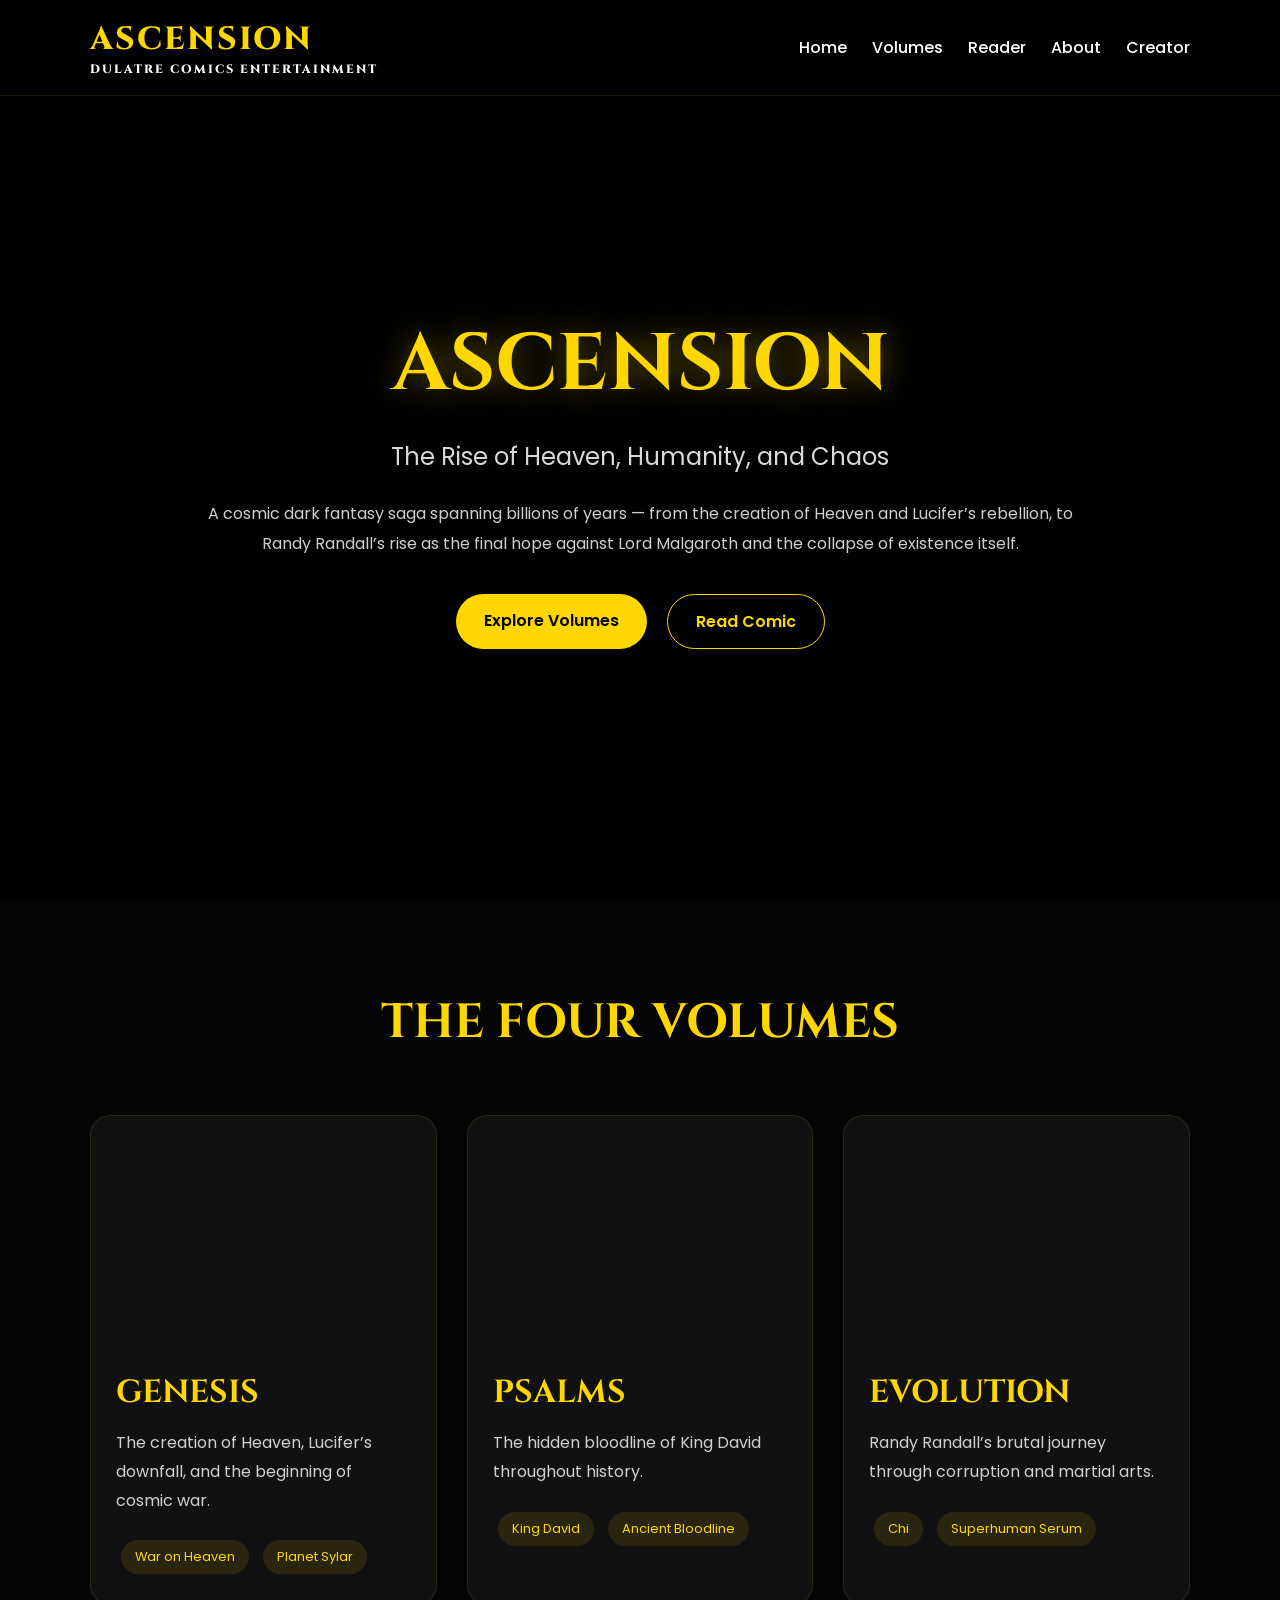
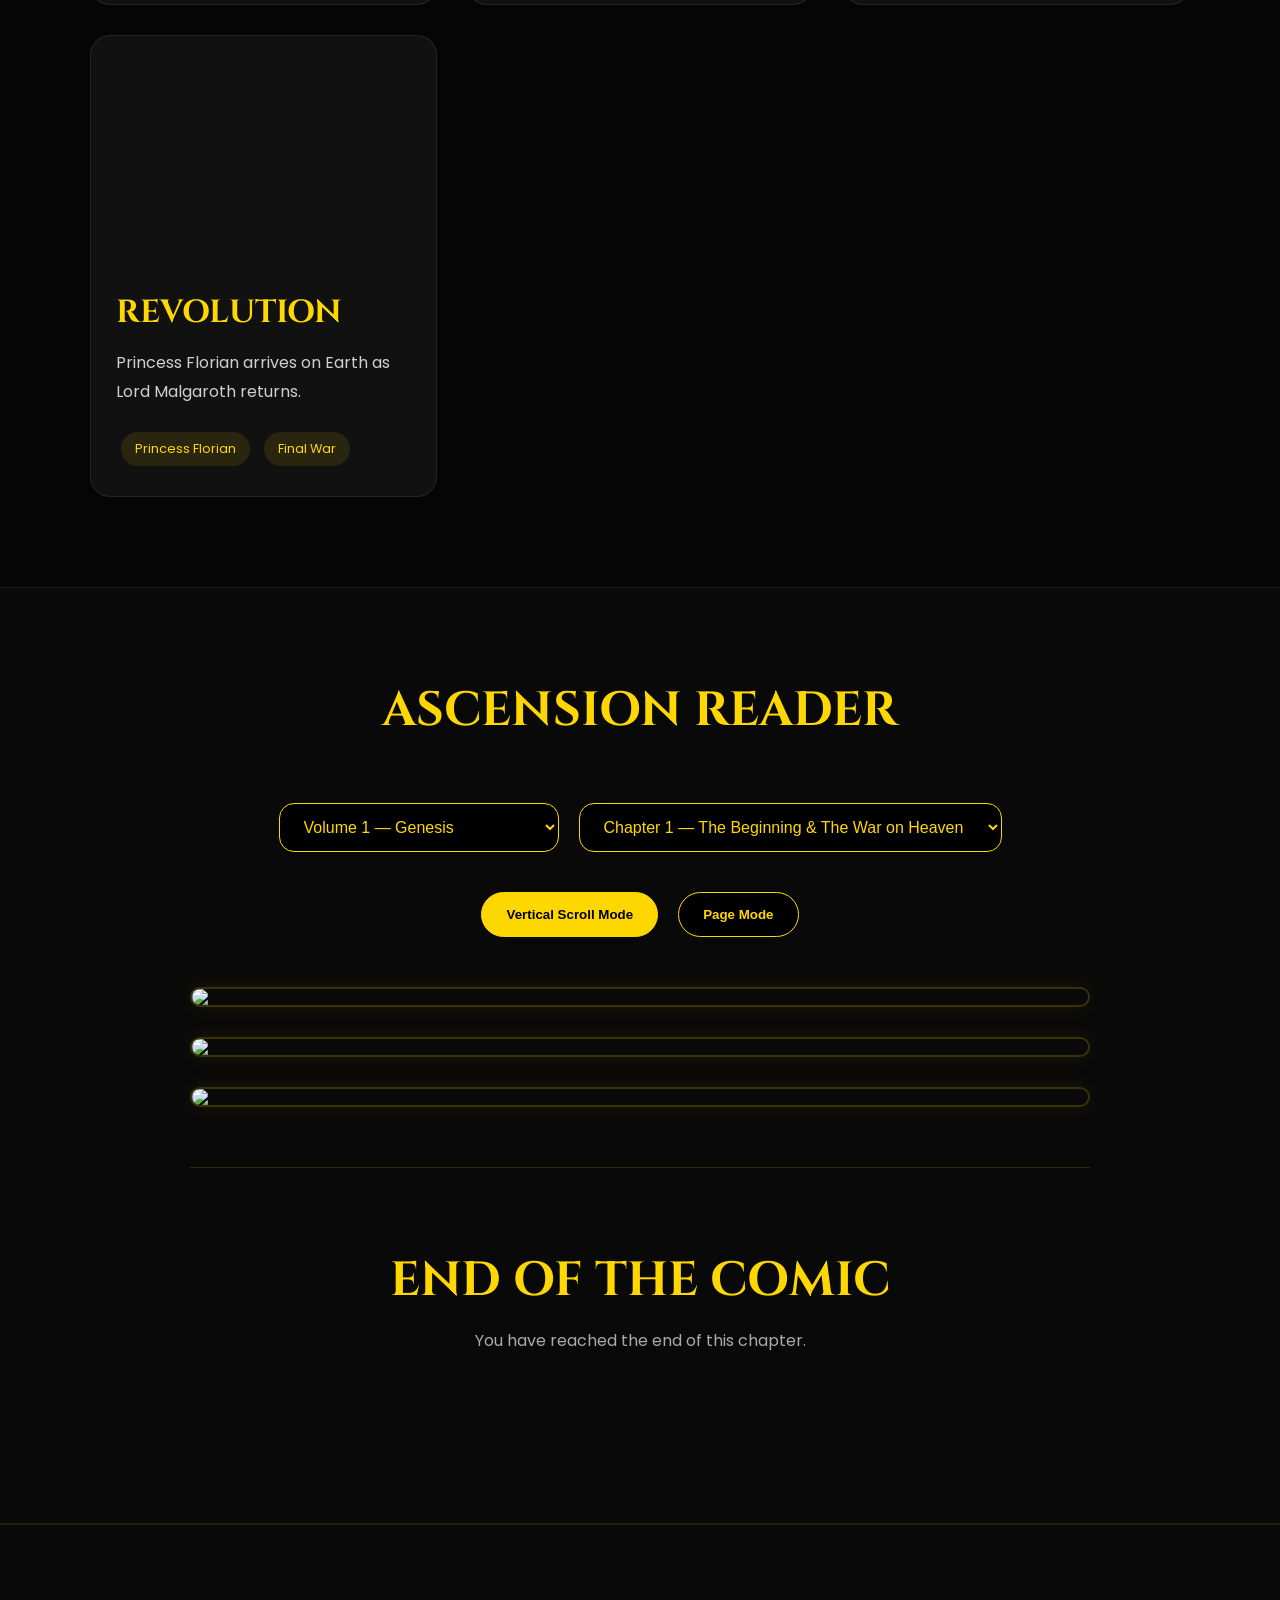
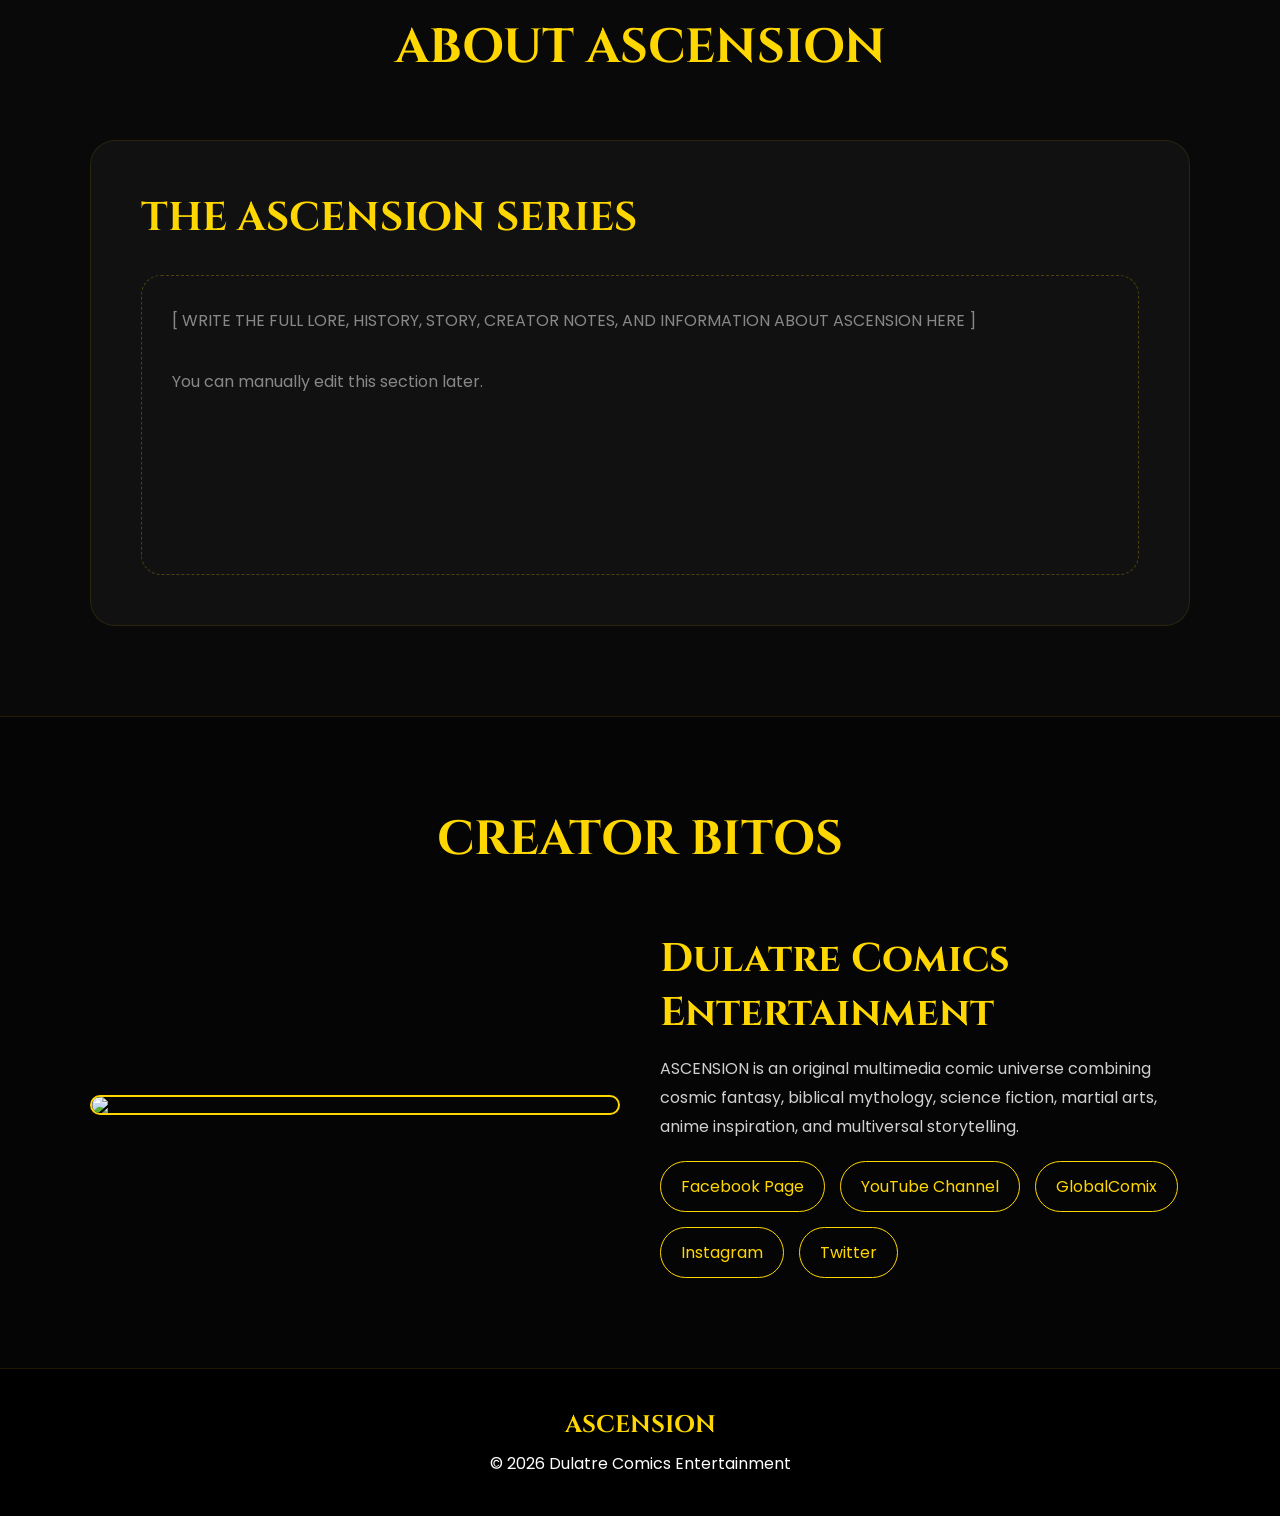
==== main.html @ eb6ed75f "Add files via upload" ====
<!DOCTYPE html>
<html lang="en">
<head>

<meta charset="UTF-8">
<meta name="viewport" content="width=device-width, initial-scale=1.0">

<title>ASCENSION | Dulatre Comics Entertainment</title>

<link rel="preconnect" href="https://fonts.googleapis.com">
<link rel="preconnect" href="https://fonts.gstatic.com" crossorigin>

<link href="https://fonts.googleapis.com/css2?family=Cinzel:wght@400;600;700;800&family=Poppins:wght@300;400;500;600&display=swap" rel="stylesheet">
<link rel="stylesheet" href="UI.css">
<script src="Animation.js" defer></script>
</head>

<body>

<header>

<div class="navbar">

<div class="logo">
ASCENSION
<span>DULATRE COMICS ENTERTAINMENT</span>
</div>

<nav>
<ul>
<li><a href="#home">Home</a></li>
<li><a href="#volumes">Volumes</a></li>
<li><a href="#reader">Reader</a></li>
<li><a href="#about">About</a></li>
<li><a href="#creator">Creator</a></li>
</ul>
</nav>

</div>

</header>

<!-- HERO -->

<section class="hero" id="home">

<div class="hero-content">

<h1>ASCENSION</h1>

<h2>The Rise of Heaven, Humanity, and Chaos</h2>

<p>
A cosmic dark fantasy saga spanning billions of years —
from the creation of Heaven and Lucifer’s rebellion,
to Randy Randall’s rise as the final hope
against Lord Malgaroth and the collapse of existence itself.
</p>

<div class="btn-group">

<a href="#volumes" class="btn btn-primary">Explore Volumes</a>

<a href="#reader" class="btn btn-secondary">Read Comic</a>

</div>

</div>

</section>

<!-- VOLUMES -->

<section id="volumes">

<h2 class="section-title">THE FOUR VOLUMES</h2>

<div class="volumes">

<div class="card">
<div class="card-image genesis"></div>

<div class="card-content">
<h3>GENESIS</h3>

<p>
The creation of Heaven,
Lucifer’s downfall,
and the beginning of cosmic war.
</p>

<span class="tag">War on Heaven</span>
<span class="tag">Planet Sylar</span>

</div>
</div>

<div class="card">
<div class="card-image psalms"></div>

<div class="card-content">
<h3>PSALMS</h3>

<p>
The hidden bloodline of King David
throughout history.
</p>

<span class="tag">King David</span>
<span class="tag">Ancient Bloodline</span>

</div>
</div>

<div class="card">
<div class="card-image evolution"></div>

<div class="card-content">
<h3>EVOLUTION</h3>

<p>
Randy Randall’s brutal journey
through corruption and martial arts.
</p>

<span class="tag">Chi</span>
<span class="tag">Superhuman Serum</span>

</div>
</div>

<div class="card">
<div class="card-image revolution"></div>

<div class="card-content">
<h3>REVOLUTION</h3>

<p>
Princess Florian arrives on Earth
as Lord Malgaroth returns.
</p>

<span class="tag">Princess Florian</span>
<span class="tag">Final War</span>

</div>
</div>

</div>

</section>

<!-- READER -->

<section class="reader-section" id="reader">

<h2 class="section-title">ASCENSION READER</h2>

<div class="reader-controls">

<select id="volumeSelect">

<option value="Genesis">Volume 1 — Genesis</option>
<option value="Psalms">Volume 2 — Psalms</option>
<option value="Evolution">Volume 3 — Evolution</option>
<option value="Revolution">Volume 4 — Revolution</option>

</select>

<select id="chapterSelect">

<option>Chapter 1 — The Beginning & The War on Heaven</option>

</select>

</div>

<div class="mode-buttons">

<button class="mode-btn active" id="verticalBtn">
Vertical Scroll Mode
</button>

<button class="mode-btn" id="pageBtn">
Page Mode
</button>

</div>

<div class="manga-reader" id="mangaReader">

<img class="comic-page" src="https://images.unsplash.com/photo-1516321497487-e288fb19713f?q=80&w=1200&auto=format&fit=crop">

<img class="comic-page" src="https://images.unsplash.com/photo-1500530855697-b586d89ba3ee?q=80&w=1200&auto=format&fit=crop">

<img class="comic-page" src="https://images.unsplash.com/photo-1534447677768-be436bb09401?q=80&w=1200&auto=format&fit=crop">

<div class="end-comic">

<h2>END OF THE COMIC</h2>

<p>
You have reached the end of this chapter.
</p>

</div>

</div>

</section>

<!-- PAGE MODE OVERLAY -->

<div class="page-overlay" id="pageOverlay">

<button class="close-page-mode" onclick="closePageMode()">
✕
</button>

<div class="page-image-wrapper">

<img
id="singlePageView"
class="single-page-view"
src="https://images.unsplash.com/photo-1516321497487-e288fb19713f?q=80&w=1200&auto=format&fit=crop">

</div>

<div class="page-navigation">

<button onclick="previousPage()">
PREVIOUS PAGE
</button>

<button onclick="nextPage()">
NEXT PAGE
</button>

</div>

</div>

<!-- ABOUT -->

<section class="about-section" id="about">

<h2 class="section-title">ABOUT ASCENSION</h2>

<div class="about-box">

<h3>THE ASCENSION SERIES</h3>

<div class="about-placeholder">

[ WRITE THE FULL LORE, HISTORY, STORY, CREATOR NOTES, AND INFORMATION ABOUT ASCENSION HERE ]

<br><br>

You can manually edit this section later.

</div>

</div>

</section>

<!-- ADMIN -->

<section id="adminPanel">

<h2 class="section-title">ADMIN UPLOAD SYSTEM</h2>

<div class="admin-box">

<div class="upload-group">

<h3>UPLOAD SINGLE COMIC IMAGE</h3>

<input type="text" value="ASCENSION" readonly>

<input type="text" placeholder="Volume Number">

<input type="text" placeholder="Chapter Number & Name">

<input type="file" accept=".jpeg,.jpg">

<button onclick="uploadSingleImage()">
UPLOAD IMAGE
</button>

<p class="admin-note">
JPEG ONLY.
Uploads one single comic image
for a specific chapter.
</p>

</div>

<div class="upload-group">

<h4>UPLOAD VOLUME COVER PAGES</h4>

<input type="text" placeholder="Volume Number">

<select>

<option>Main Cover Page</option>
<option>Cover Page 1</option>
<option>Cover Page 2</option>
<option>Cover Page 3</option>

</select>

<input type="file" accept=".png">

<button onclick="uploadCoverPage()">
UPLOAD COVER PAGE
</button>

<p class="admin-note">
PNG ONLY.
Used for cinematic volume covers.
</p>

</div>

<div class="upload-group">

<h4>UPLOAD COMIC PANELS</h4>

<input type="text" placeholder="Volume Number">

<input type="text" placeholder="Chapter Number & Name">

<select>

<option>B6</option>
<option>B5</option>
<option>A5</option>
<option>A4</option>

</select>

<input type="file"
id="panelUpload"
multiple
accept=".png,.jpg,.jpeg">

<button onclick="uploadPanels()">
UPLOAD PANELS
</button>

<p class="admin-note">

Supports:
PNG / JPEG only

<br><br>

Maximum:
20 images per upload batch.

<br><br>

Supported Sizes:
A4, A5, B5, B6

</p>

</div>

</div>

</section>

<!-- CREATOR -->

<section id="creator">

<h2 class="section-title">CREATOR BITOS</h2>

<div class="creator">

<img src="https://images.unsplash.com/photo-1527980965255-d3b416303d12?q=80&w=1200&auto=format&fit=crop">

<div class="creator-info">

<h3>Dulatre Comics Entertainment</h3>

<p>
ASCENSION is an original multimedia comic universe
combining cosmic fantasy,
biblical mythology,
science fiction,
martial arts,
anime inspiration,
and multiversal storytelling.
</p>

<div class="socials">

<a href="https://www.facebook.com/NicoleKim.Bitos">Facebook Page</a>
<a href="https://www.youtube.com/@thebitoschannel">YouTube Channel</a>
<a href="https://globalcomix.com/a/dulatre-comics-entertainment-inc-">GlobalComix</a>
<a href="https://www.instagram.com/dulatrecomics/">Instagram</a>
<a href="">Twitter</a>

</div>

</div>

</div>

</section>

<footer>

<h2>ASCENSION</h2>

<p>
© 2026 Dulatre Comics Entertainment
</p>

</footer>

</body>
</html>
---- UI.css ----
*{
margin:0;
padding:0;
box-sizing:border-box;
scroll-behavior:smooth;
}

body{
font-family:'Poppins',sans-serif;
background:#050505;
color:white;
overflow-x:hidden;
}

/* SCROLLBAR */

body::-webkit-scrollbar{
width:8px;
}

body::-webkit-scrollbar-thumb{
background:gold;
border-radius:10px;
}

/* HEADER */

header{
position:fixed;
top:0;
left:0;
width:100%;
z-index:999;
background:rgba(0,0,0,0.82);
backdrop-filter:blur(10px);
border-bottom:1px solid rgba(255,215,0,0.1);
}

.navbar{
display:flex;
justify-content:space-between;
align-items:center;
padding:18px 7%;
}

.logo{
font-family:'Cinzel',serif;
font-size:2rem;
font-weight:800;
color:gold;
letter-spacing:2px;
}

.logo span{
display:block;
font-size:0.75rem;
color:white;
}

nav ul{
display:flex;
gap:25px;
list-style:none;
}

nav ul li a{
text-decoration:none;
color:white;
transition:0.3s;
font-weight:500;
}

nav ul li a:hover{
color:gold;
}

/* HERO */

.hero{
min-height:100vh;
display:flex;
justify-content:center;
align-items:center;
text-align:center;
padding:120px 7% 60px;

background:
linear-gradient(rgba(0,0,0,0.7),rgba(0,0,0,0.88)),
url('https://images.unsplash.com/photo-1462331940025-496dfbfc7564?q=80&w=1920&auto=format&fit=crop') center/cover no-repeat;
}

.hero-content{
max-width:900px;
}

.hero h1{
font-family:'Cinzel',serif;
font-size:5rem;
color:gold;
margin-bottom:20px;
text-shadow:0 0 30px rgba(255,215,0,0.4);
}

.hero h2{
font-size:1.5rem;
font-weight:400;
margin-bottom:25px;
color:#d9d9d9;
}

.hero p{
line-height:1.9;
color:#cfcfcf;
margin-bottom:35px;
}

.btn-group{
display:flex;
justify-content:center;
gap:20px;
flex-wrap:wrap;
}

.btn{
padding:14px 28px;
border-radius:50px;
text-decoration:none;
font-weight:600;
transition:0.3s;
}

.btn-primary{
background:gold;
color:black;
}

.btn-primary:hover{
transform:translateY(-3px);
box-shadow:0 0 20px rgba(255,215,0,0.4);
}

.btn-secondary{
border:1px solid gold;
color:gold;
}

.btn-secondary:hover{
background:gold;
color:black;
}

/* SECTION */

section{
padding:90px 7%;
}

.section-title{
font-family:'Cinzel',serif;
font-size:3rem;
color:gold;
text-align:center;
margin-bottom:60px;
}

/* VOLUMES */

.volumes{
display:grid;
grid-template-columns:repeat(auto-fit,minmax(280px,1fr));
gap:30px;
}

.card{
background:#111;
border:1px solid rgba(255,215,0,0.1);
border-radius:20px;
overflow:hidden;
transition:0.4s;
}

.card:hover{
transform:translateY(-8px);
border-color:gold;
}

.card-image{
height:230px;
background-size:cover;
background-position:center;
}

.genesis{
background-image:url('https://images.unsplash.com/photo-1534447677768-be436bb09401?q=80&w=1200&auto=format&fit=crop');
}

.psalms{
background-image:url('https://images.unsplash.com/photo-1506744038136-46273834b3fb?q=80&w=1200&auto=format&fit=crop');
}

.evolution{
background-image:url('https://images.unsplash.com/photo-1518770660439-4636190af475?q=80&w=1200&auto=format&fit=crop');
}

.revolution{
background-image:url('https://images.unsplash.com/photo-1500530855697-b586d89ba3ee?q=80&w=1200&auto=format&fit=crop');
}

.card-content{
padding:25px;
}

.card h3{
font-family:'Cinzel',serif;
color:gold;
font-size:2rem;
margin-bottom:15px;
}

.card p{
line-height:1.8;
color:#d0d0d0;
margin-bottom:20px;
}

.tag{
display:inline-block;
padding:8px 14px;
background:rgba(255,215,0,0.1);
border-radius:20px;
color:gold;
font-size:0.8rem;
margin:5px;
}

/* READER */

.reader-section{
background:#090909;
border-top:1px solid rgba(255,215,0,0.1);
border-bottom:1px solid rgba(255,215,0,0.1);
}

.reader-controls{
display:flex;
justify-content:center;
gap:20px;
flex-wrap:wrap;
margin-bottom:40px;
}

.reader-controls select{
padding:14px 20px;
border-radius:15px;
background:black;
color:gold;
border:1px solid gold;
font-size:1rem;
min-width:280px;
}

.mode-buttons{
display:flex;
justify-content:center;
gap:20px;
margin-bottom:50px;
}

.mode-btn{
padding:14px 24px;
border-radius:40px;
border:none;
cursor:pointer;
font-weight:600;
background:black;
color:gold;
border:1px solid gold;
transition:0.3s;
}

.mode-btn.active{
background:gold;
color:black;
}

/* MANGA READER */

.manga-reader{
max-width:900px;
margin:auto;
display:flex;
flex-direction:column;
gap:30px;
}

.comic-page{
width:100%;
border-radius:18px;
border:2px solid rgba(255,215,0,0.2);
box-shadow:0 0 20px rgba(255,215,0,0.08);
opacity:0;
transform:translateY(50px);
animation:fadePage 0.8s ease forwards;
transition:0.4s;
}

.comic-page:hover{
transform:scale(1.01);
}

@keyframes fadePage{

to{
opacity:1;
transform:translateY(0);
}

}

/* END OF COMIC */

.end-comic{
text-align:center;
padding:80px 20px;
margin-top:30px;
border-top:1px solid rgba(255,215,0,0.15);
}

.end-comic h2{
font-family:'Cinzel',serif;
font-size:3rem;
color:gold;
margin-bottom:15px;
}

.end-comic p{
color:#aaa;
}

/* EMPTY PANELS */

.no-panels{
text-align:center;
padding:120px 20px;
color:#888;
font-size:1.2rem;
border:1px dashed rgba(255,215,0,0.2);
border-radius:20px;
}

/* ABOUT */

.about-section{
background:#090909;
border-top:1px solid rgba(255,215,0,0.1);
border-bottom:1px solid rgba(255,215,0,0.1);
}

.about-box{
max-width:1100px;
margin:auto;
background:#111;
padding:50px;
border-radius:25px;
border:1px solid rgba(255,215,0,0.1);
}

.about-box h3{
font-family:'Cinzel',serif;
font-size:2.5rem;
color:gold;
margin-bottom:30px;
}

.about-placeholder{
min-height:300px;
padding:30px;
border:1px dashed rgba(255,215,0,0.25);
border-radius:20px;
color:#888;
line-height:1.9;
}

/* PAGE MODE EXPANDED */

.page-overlay{
position:fixed;
top:0;
left:0;
width:100%;
height:100%;
background:black;
z-index:99999;
display:none;
justify-content:center;
align-items:center;
flex-direction:column;
padding:30px;
animation:overlayFade 0.4s ease;
}

@keyframes overlayFade{
from{
opacity:0;
}
to{
opacity:1;
}
}

.page-image-wrapper{
width:100%;
max-width:1100px;
overflow:hidden;
position:relative;
}

.single-page-view{
width:100%;
max-height:80vh;
object-fit:contain;
border-radius:20px;
border:2px solid rgba(255,215,0,0.2);
box-shadow:0 0 30px rgba(255,215,0,0.1);
animation:slidePage 0.45s ease;
background:#111;
}

@keyframes slidePage{
from{
opacity:0;
transform:translateX(100px);
}
to{
opacity:1;
transform:translateX(0);
}
}

.close-page-mode{
position:absolute;
top:25px;
right:30px;
width:70px;
height:70px;
border-radius:50%;
border:none;
background:gold;
color:black;
font-size:2rem;
font-weight:800;
cursor:pointer;
z-index:999999;
box-shadow:0 0 20px rgba(255,215,0,0.4);
}

.page-navigation{
position:absolute;
bottom:30px;
left:50%;
transform:translateX(-50%);
display:flex;
gap:20px;
z-index:9999;
}

.page-navigation button{
padding:16px 28px;
border:none;
border-radius:50px;
background:black;
color:gold;
border:1px solid gold;
cursor:pointer;
font-weight:600;
transition:0.3s;
font-size:1rem;
}

.page-navigation button:hover{
background:gold;
color:black;
}

/* ADMIN */

#adminPanel{
display:none;
background:#070707;
}

.admin-box{
max-width:1000px;
margin:auto;
background:#111;
padding:40px;
border-radius:20px;
border:1px solid rgba(255,215,0,0.1);
}

.upload-group{
margin-bottom:50px;
padding-bottom:40px;
border-bottom:1px solid rgba(255,215,0,0.08);
}

.upload-group:last-child{
border-bottom:none;
}

.upload-group h3,
.upload-group h4{
font-family:'Cinzel',serif;
color:gold;
margin-bottom:25px;
font-size:2rem;
}

.admin-box input,
.admin-box select{
width:100%;
padding:14px;
margin-bottom:20px;
border:none;
border-radius:12px;
background:#1b1b1b;
color:white;
}

.admin-box button{
padding:14px 24px;
border:none;
border-radius:30px;
background:gold;
color:black;
font-weight:600;
cursor:pointer;
transition:0.3s;
}

.admin-box button:hover{
transform:translateY(-3px);
}

.admin-note{
margin-top:20px;
color:#999;
line-height:1.8;
}

/* CREATOR */

.creator{
display:grid;
grid-template-columns:repeat(auto-fit,minmax(300px,1fr));
gap:40px;
align-items:center;
}

.creator img{
width:100%;
border-radius:20px;
border:2px solid gold;
}

.creator-info h3{
font-family:'Cinzel',serif;
font-size:2.5rem;
color:gold;
margin-bottom:15px;
}

.creator-info p{
line-height:1.8;
color:#d0d0d0;
margin-bottom:20px;
}

.socials{
display:flex;
gap:15px;
flex-wrap:wrap;
}

.socials a{
padding:12px 20px;
border:1px solid gold;
border-radius:30px;
text-decoration:none;
color:gold;
transition:0.3s;
}

.socials a:hover{
background:gold;
color:black;
}

/* FOOTER */

footer{
text-align:center;
padding:40px 20px;
background:black;
border-top:1px solid rgba(255,215,0,0.1);
}

footer h2{
font-family:'Cinzel',serif;
color:gold;
margin-bottom:10px;
}

/* MOBILE */

@media(max-width:768px){

.hero h1{
font-size:3rem;
}

.hero h2{
font-size:1.1rem;
}

nav ul{
display:none;
}

.section-title{
font-size:2.2rem;
}

.reader-controls{
flex-direction:column;
align-items:center;
}

.reader-controls select{
width:100%;
}

.about-box{
padding:25px;
}

.about-box h3{
font-size:2rem;
}

.end-comic h2{
font-size:2rem;
}

.page-navigation{
flex-direction:column;
bottom:20px;
}

.close-page-mode{
top:15px;
right:15px;
width:60px;
height:60px;
}

}
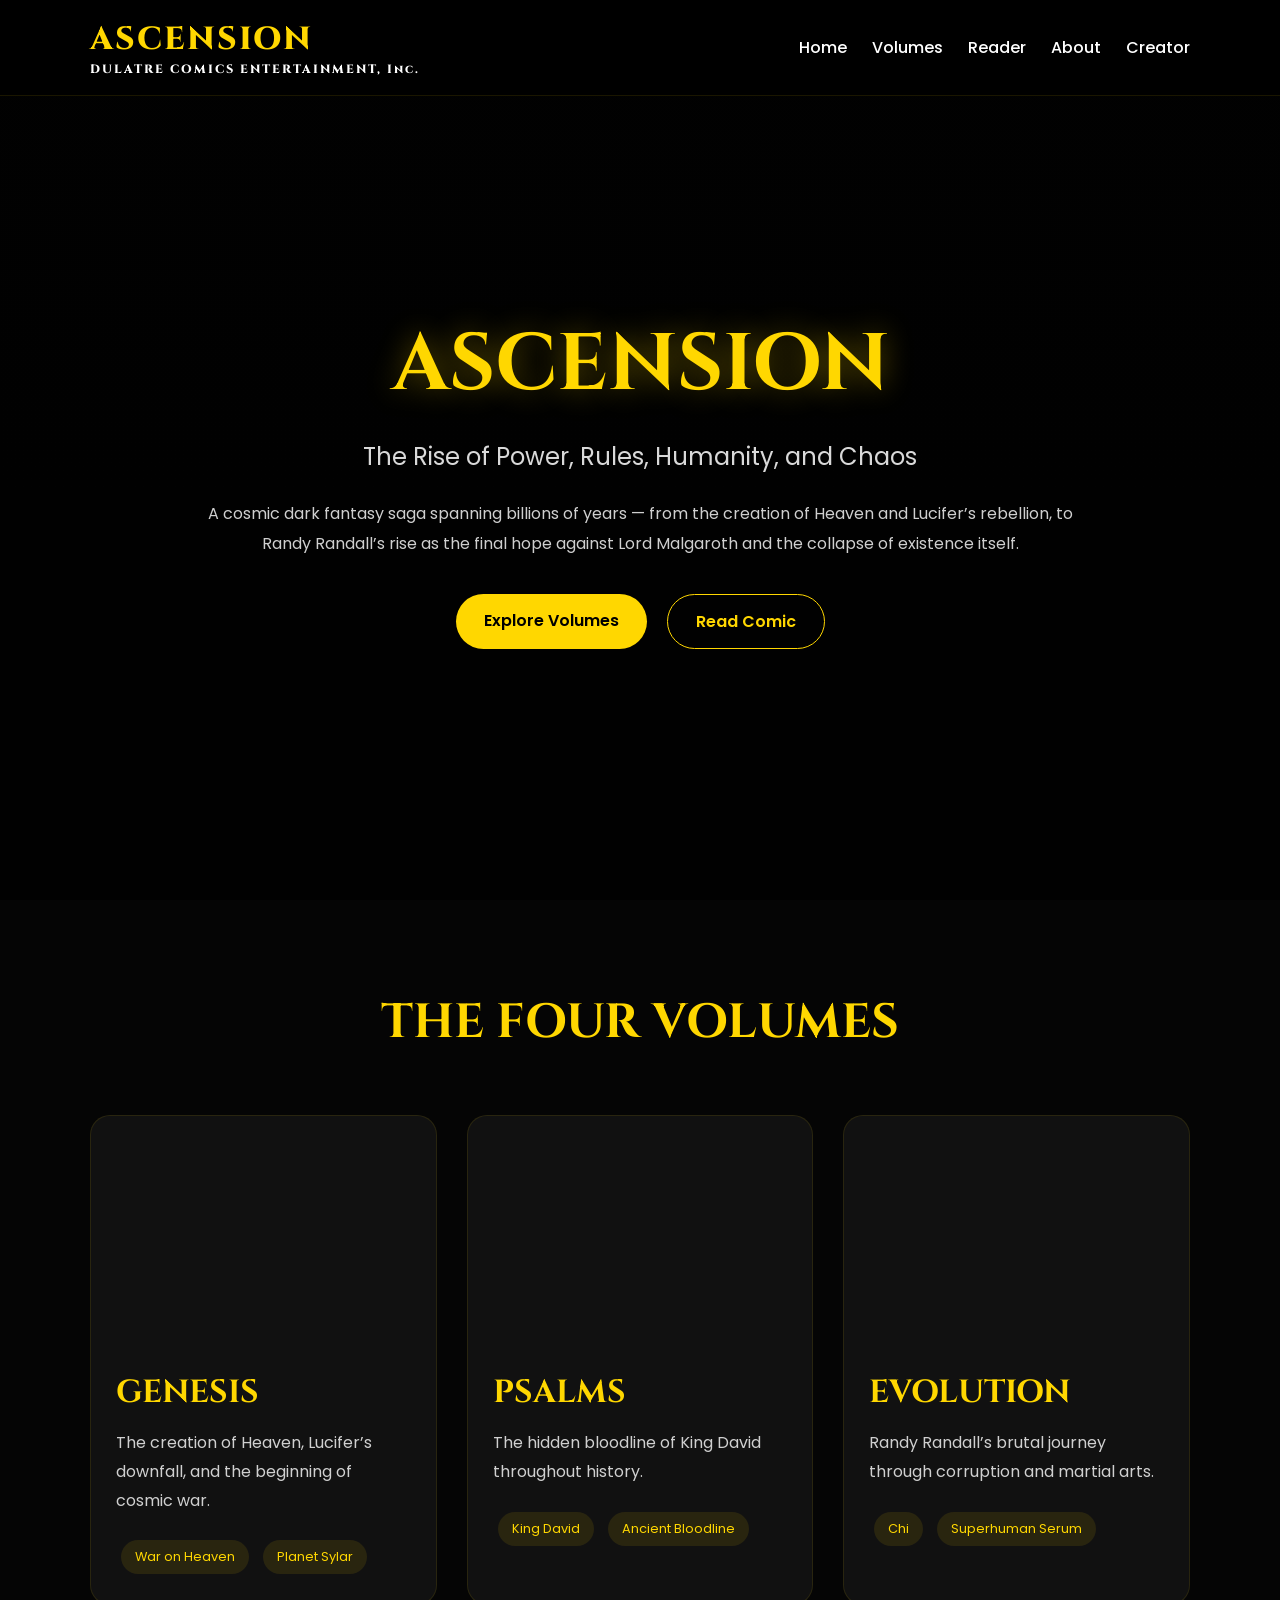
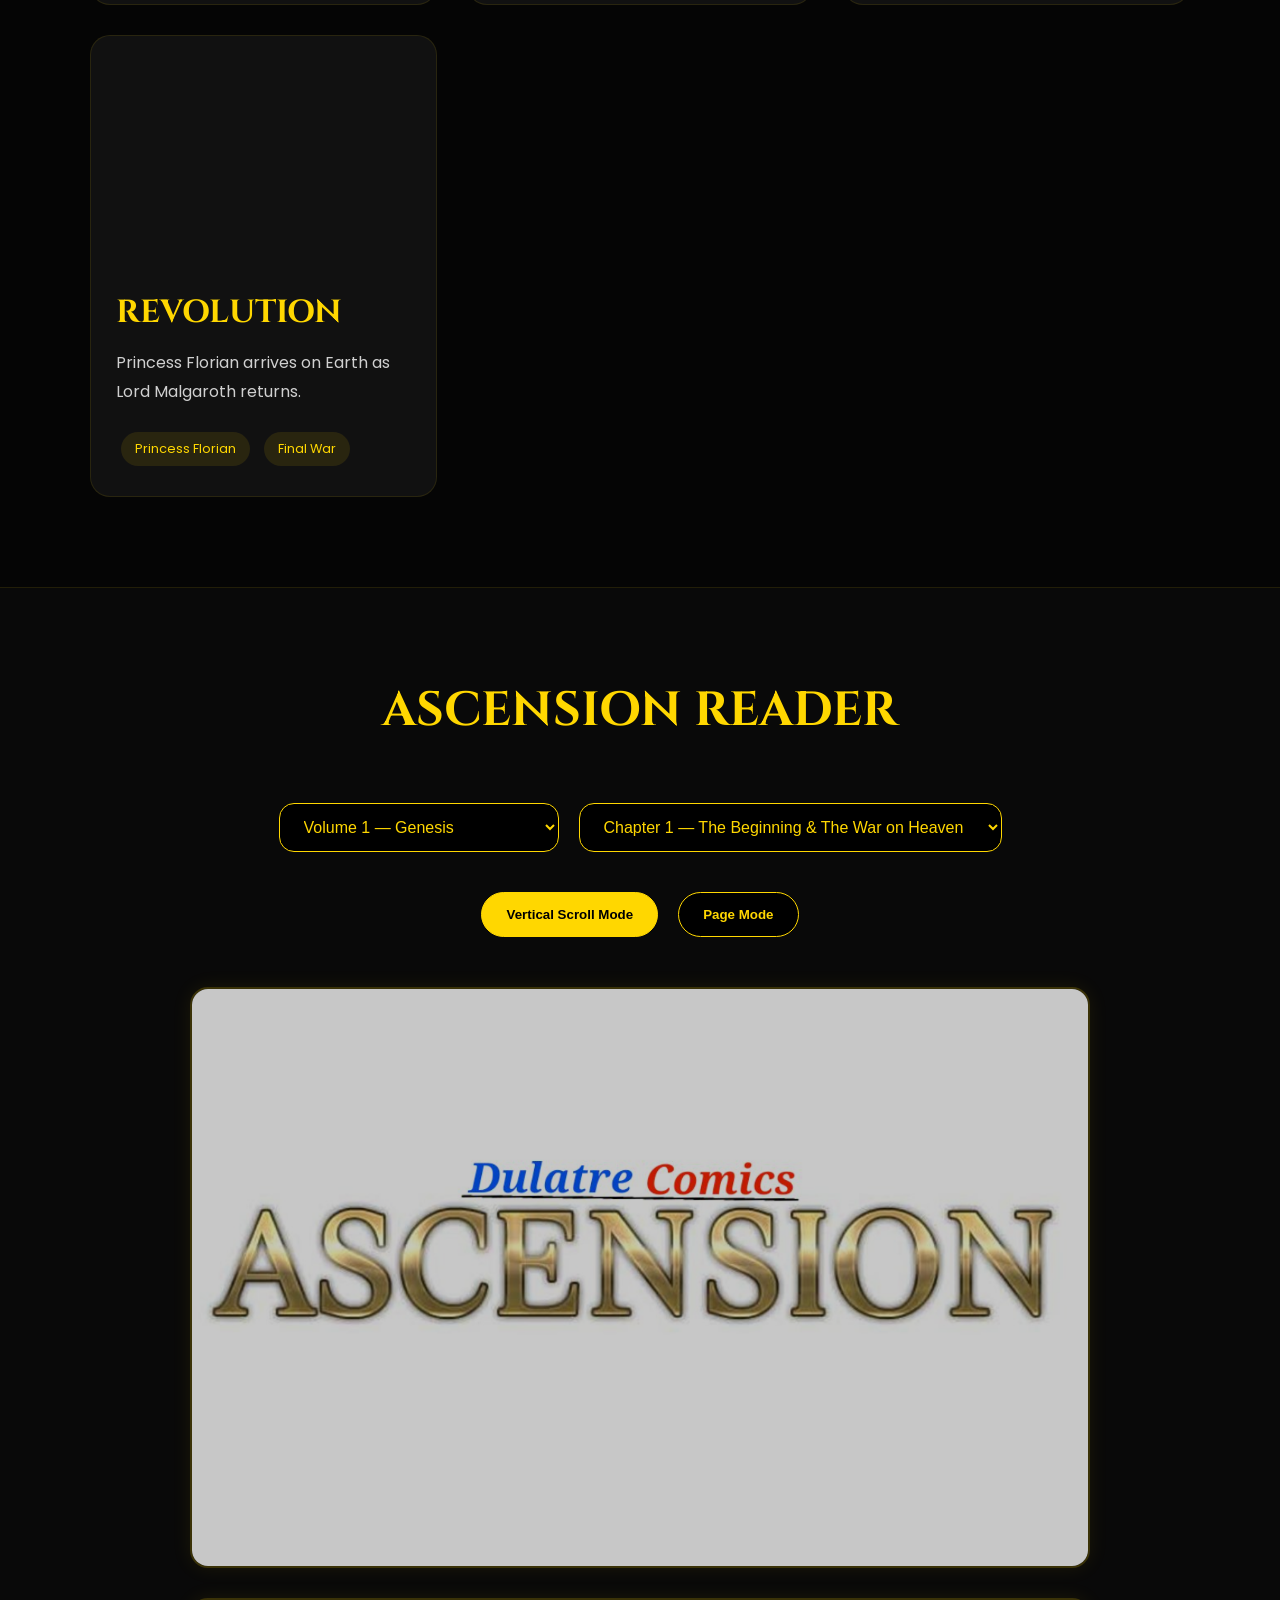
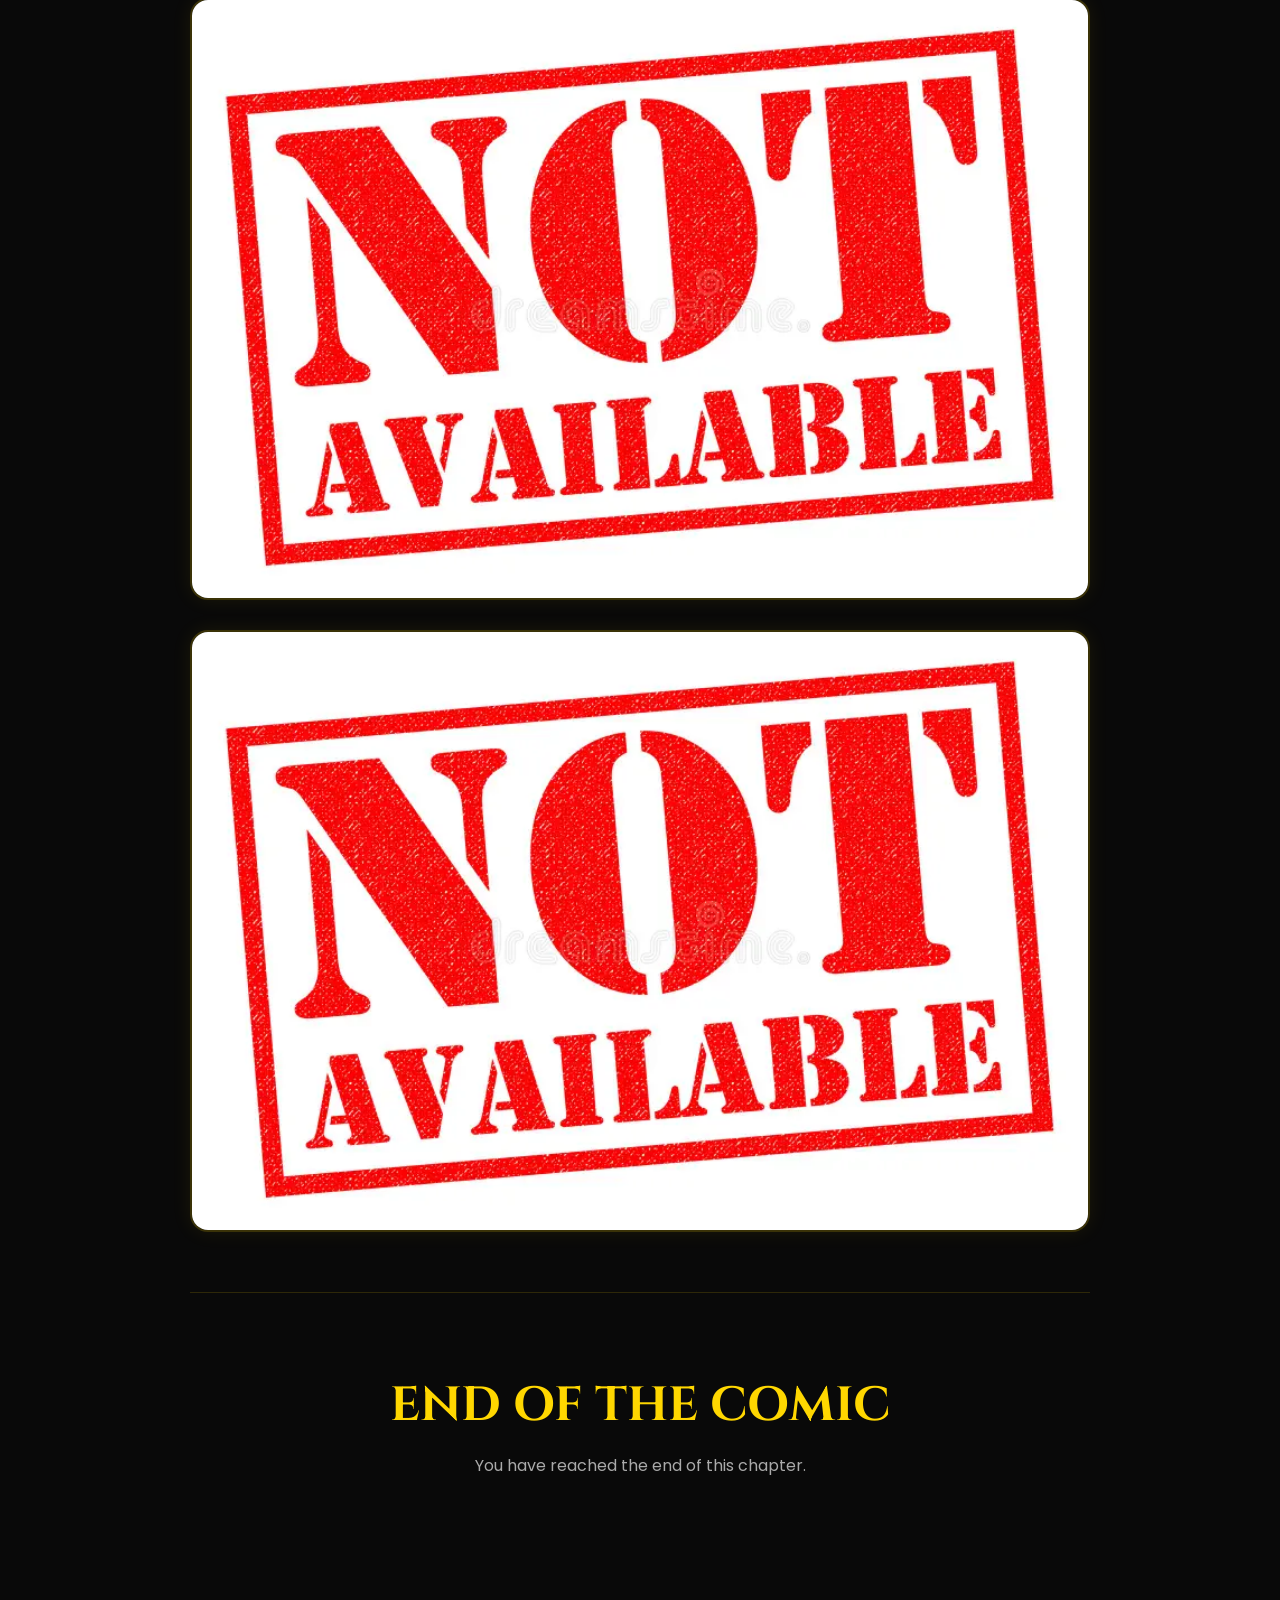
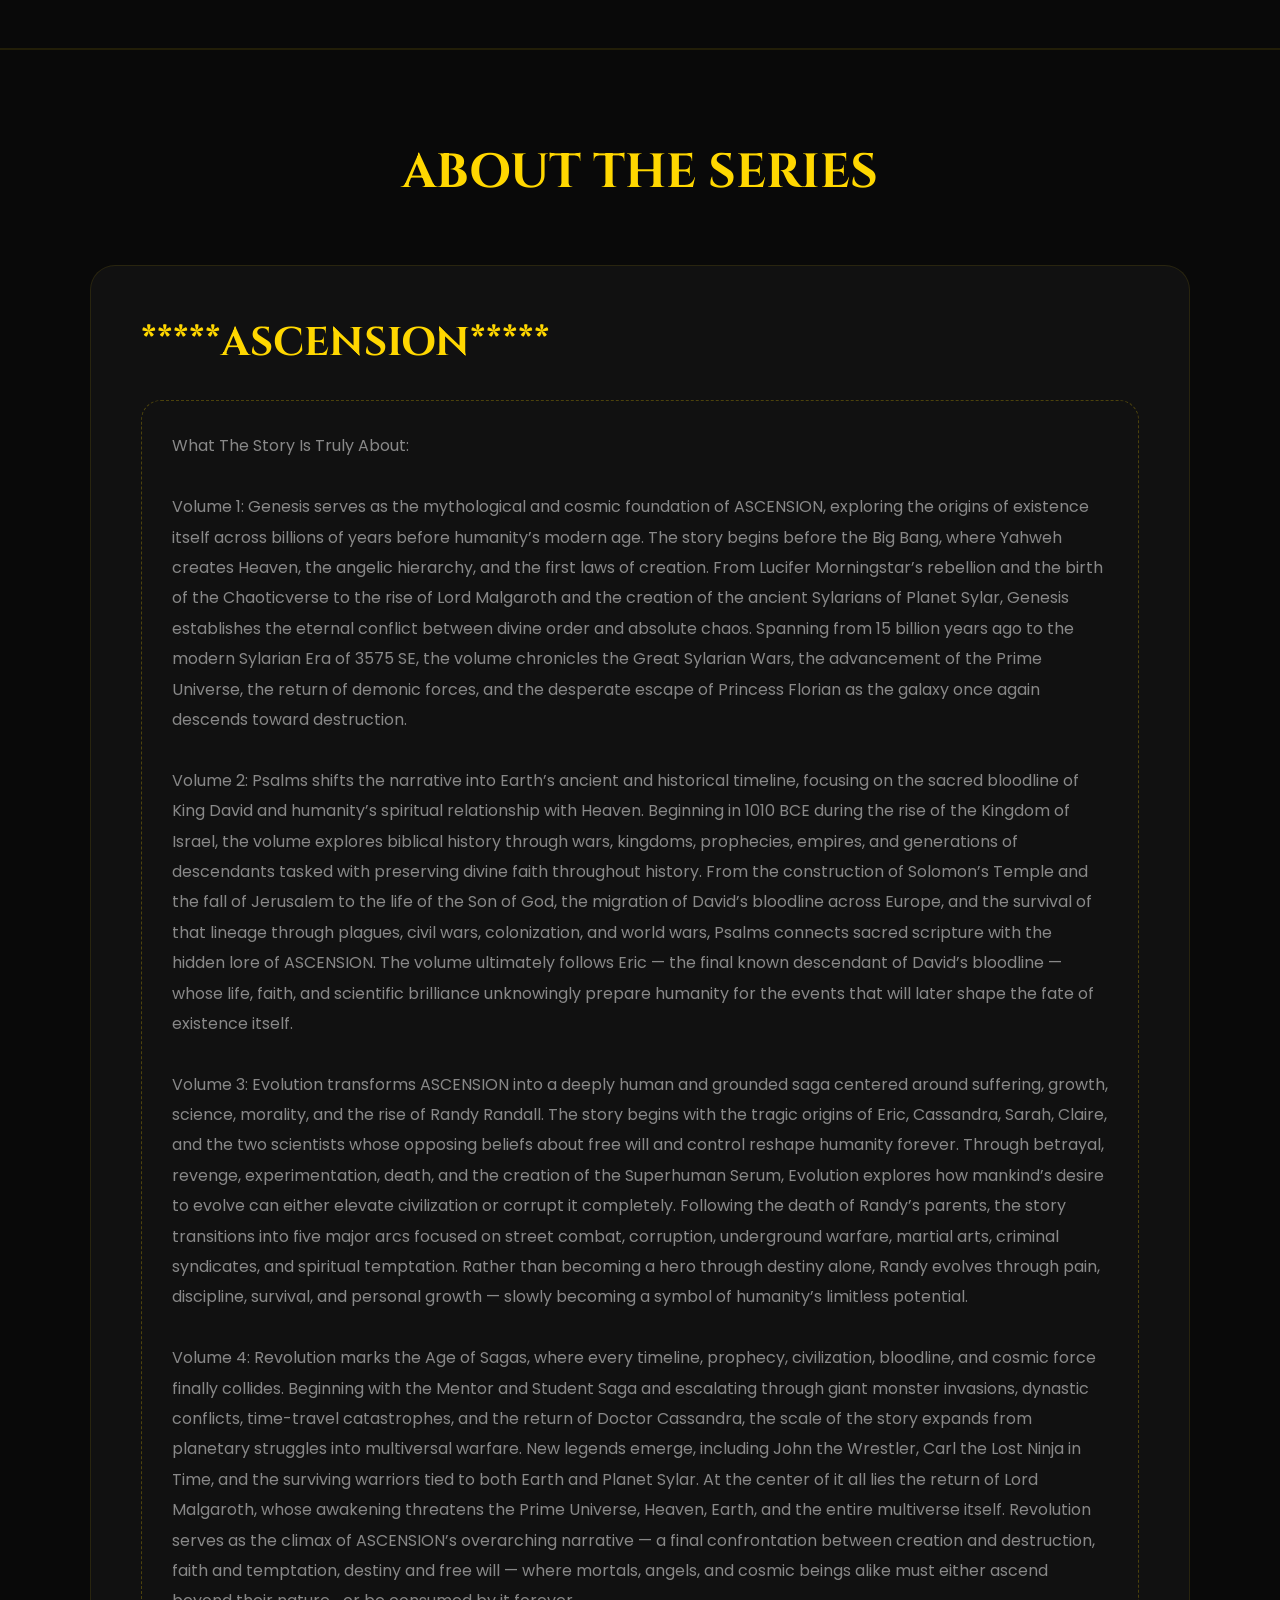
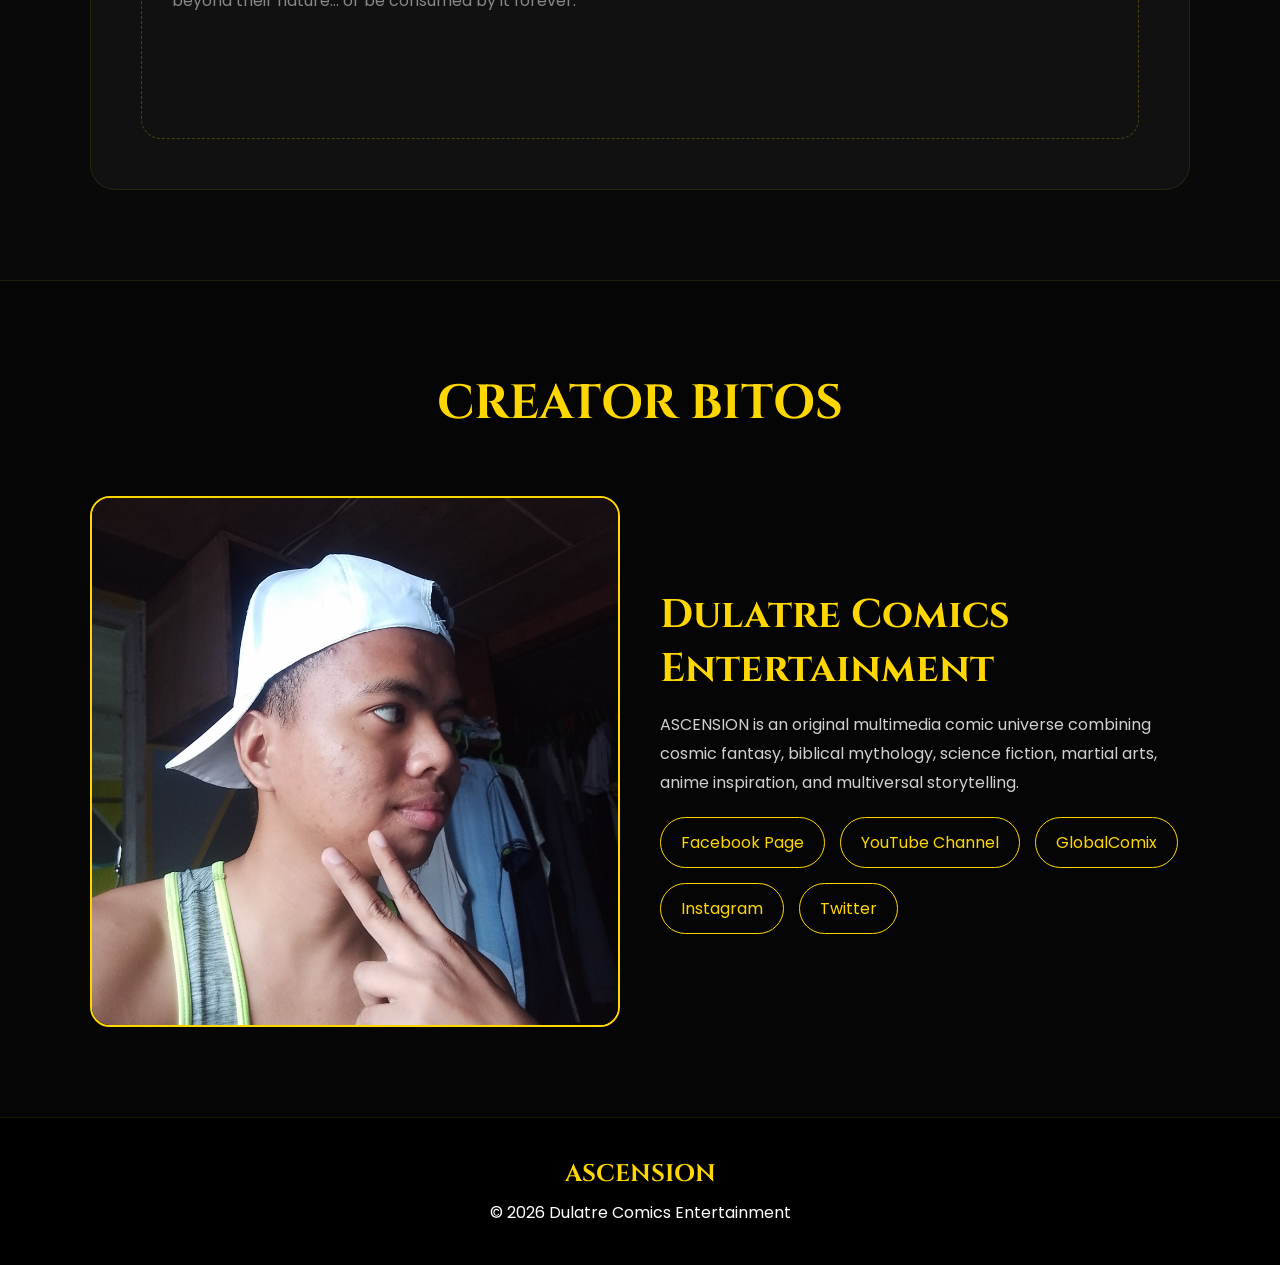
==== commit 4d6c920a: "Add files via upload" ====
--- a/main.html
+++ b/main.html
@@ -11,7 +11,9 @@
 <link rel="preconnect" href="https://fonts.gstatic.com" crossorigin>
 
 <link href="https://fonts.googleapis.com/css2?family=Cinzel:wght@400;600;700;800&family=Poppins:wght@300;400;500;600&display=swap" rel="stylesheet">
+
 <link rel="stylesheet" href="UI.css">
+  
 <script src="Animation.js" defer></script>
 </head>
 
@@ -23,7 +25,7 @@
 
 <div class="logo">
 ASCENSION
-<span>DULATRE COMICS ENTERTAINMENT</span>
+<span>DULATRE COMICS ENTERTAINMENT, Inc.</span>
 </div>
 
 <nav>
@@ -40,7 +42,6 @@
 
 </header>
 
-<!-- HERO -->
 
 <section class="hero" id="home">
 
@@ -48,7 +49,7 @@
 
 <h1>ASCENSION</h1>
 
-<h2>The Rise of Heaven, Humanity, and Chaos</h2>
+<h2>The Rise of Power, Rules, Humanity, and Chaos</h2>
 
 <p>
 A cosmic dark fantasy saga spanning billions of years —
@@ -69,7 +70,6 @@
 
 </section>
 
-<!-- VOLUMES -->
 
 <section id="volumes">
 
@@ -150,7 +150,6 @@
 
 </section>
 
-<!-- READER -->
 
 <section class="reader-section" id="reader">
 
@@ -189,11 +188,11 @@
 
 <div class="manga-reader" id="mangaReader">
 
-<img class="comic-page" src="https://images.unsplash.com/photo-1516321497487-e288fb19713f?q=80&w=1200&auto=format&fit=crop">
-
-<img class="comic-page" src="https://images.unsplash.com/photo-1500530855697-b586d89ba3ee?q=80&w=1200&auto=format&fit=crop">
-
-<img class="comic-page" src="https://images.unsplash.com/photo-1534447677768-be436bb09401?q=80&w=1200&auto=format&fit=crop">
+<img class="comic-page" src="/Screenshot 2026-05-30 094227.png">
+
+<img class="comic-page" src="/not available.webp">
+
+<img class="comic-page" src="/not available.webp">
 
 <div class="end-comic">
 
@@ -209,7 +208,6 @@
 
 </section>
 
-<!-- PAGE MODE OVERLAY -->
 
 <div class="page-overlay" id="pageOverlay">
 
@@ -240,31 +238,31 @@
 
 </div>
 
-<!-- ABOUT -->
 
 <section class="about-section" id="about">
 
-<h2 class="section-title">ABOUT ASCENSION</h2>
+<h2 class="section-title">ABOUT THE SERIES</h2>
 
 <div class="about-box">
 
-<h3>THE ASCENSION SERIES</h3>
+<h3>*****ASCENSION*****</h3>
 
 <div class="about-placeholder">
 
-[ WRITE THE FULL LORE, HISTORY, STORY, CREATOR NOTES, AND INFORMATION ABOUT ASCENSION HERE ]
+What The Story Is Truly About:<br><br>
+Volume 1: Genesis serves as the mythological and cosmic foundation of ASCENSION, exploring the origins of existence itself across billions of years before humanity’s modern age. The story begins before the Big Bang, where Yahweh creates Heaven, the angelic hierarchy, and the first laws of creation. From Lucifer Morningstar’s rebellion and the birth of the Chaoticverse to the rise of Lord Malgaroth and the creation of the ancient Sylarians of Planet Sylar, Genesis establishes the eternal conflict between divine order and absolute chaos. Spanning from 15 billion years ago to the modern Sylarian Era of 3575 SE, the volume chronicles the Great Sylarian Wars, the advancement of the Prime Universe, the return of demonic forces, and the desperate escape of Princess Florian as the galaxy once again descends toward destruction.<br><br>
+Volume 2: Psalms shifts the narrative into Earth’s ancient and historical timeline, focusing on the sacred bloodline of King David and humanity’s spiritual relationship with Heaven. Beginning in 1010 BCE during the rise of the Kingdom of Israel, the volume explores biblical history through wars, kingdoms, prophecies, empires, and generations of descendants tasked with preserving divine faith throughout history. From the construction of Solomon’s Temple and the fall of Jerusalem to the life of the Son of God, the migration of David’s bloodline across Europe, and the survival of that lineage through plagues, civil wars, colonization, and world wars, Psalms connects sacred scripture with the hidden lore of ASCENSION. The volume ultimately follows Eric — the final known descendant of David’s bloodline — whose life, faith, and scientific brilliance unknowingly prepare humanity for the events that will later shape the fate of existence itself.<br><br>
+Volume 3: Evolution transforms ASCENSION into a deeply human and grounded saga centered around suffering, growth, science, morality, and the rise of Randy Randall. The story begins with the tragic origins of Eric, Cassandra, Sarah, Claire, and the two scientists whose opposing beliefs about free will and control reshape humanity forever. Through betrayal, revenge, experimentation, death, and the creation of the Superhuman Serum, Evolution explores how mankind’s desire to evolve can either elevate civilization or corrupt it completely. Following the death of Randy’s parents, the story transitions into five major arcs focused on street combat, corruption, underground warfare, martial arts, criminal syndicates, and spiritual temptation. Rather than becoming a hero through destiny alone, Randy evolves through pain, discipline, survival, and personal growth — slowly becoming a symbol of humanity’s limitless potential.<br><br>
+Volume 4: Revolution marks the Age of Sagas, where every timeline, prophecy, civilization, bloodline, and cosmic force finally collides. Beginning with the Mentor and Student Saga and escalating through giant monster invasions, dynastic conflicts, time-travel catastrophes, and the return of Doctor Cassandra, the scale of the story expands from planetary struggles into multiversal warfare. New legends emerge, including John the Wrestler, Carl the Lost Ninja in Time, and the surviving warriors tied to both Earth and Planet Sylar. At the center of it all lies the return of Lord Malgaroth, whose awakening threatens the Prime Universe, Heaven, Earth, and the entire multiverse itself. Revolution serves as the climax of ASCENSION’s overarching narrative — a final confrontation between creation and destruction, faith and temptation, destiny and free will — where mortals, angels, and cosmic beings alike must either ascend beyond their nature… or be consumed by it forever.<br><br>
 
 <br><br>
 
-You can manually edit this section later.
-
-</div>
-
-</div>
-
-</section>
-
-<!-- ADMIN -->
+</div>
+
+</div>
+
+</section>
+
 
 <section id="adminPanel">
 
@@ -373,7 +371,6 @@
 
 </section>
 
-<!-- CREATOR -->
 
 <section id="creator">
 
@@ -381,7 +378,7 @@
 
 <div class="creator">
 
-<img src="https://images.unsplash.com/photo-1527980965255-d3b416303d12?q=80&w=1200&auto=format&fit=crop">
+<img src="./profile 2.jpg" alt="Creator Bitos Profile Picture">
 
 <div class="creator-info">
 
@@ -403,7 +400,7 @@
 <a href="https://www.youtube.com/@thebitoschannel">YouTube Channel</a>
 <a href="https://globalcomix.com/a/dulatre-comics-entertainment-inc-">GlobalComix</a>
 <a href="https://www.instagram.com/dulatrecomics/">Instagram</a>
-<a href="">Twitter</a>
+<a href="https://x.com/Creator_Bitos">Twitter</a>
 
 </div>
 
@@ -424,4 +421,4 @@
 </footer>
 
 </body>
-</html>+</html>
--- a/UI.css
+++ b/UI.css
@@ -23,7 +23,6 @@
 border-radius:10px;
 }
 
-/* HEADER */
 
 header{
 position:fixed;
@@ -74,7 +73,6 @@
 color:gold;
 }
 
-/* HERO */
 
 .hero{
 min-height:100vh;
@@ -149,7 +147,6 @@
 color:black;
 }
 
-/* SECTION */
 
 section{
 padding:90px 7%;
@@ -163,7 +160,6 @@
 margin-bottom:60px;
 }
 
-/* VOLUMES */
 
 .volumes{
 display:grid;
@@ -233,7 +229,6 @@
 margin:5px;
 }
 
-/* READER */
 
 .reader-section{
 background:#090909;
@@ -317,7 +312,6 @@
 
 }
 
-/* END OF COMIC */
 
 .end-comic{
 text-align:center;
@@ -337,7 +331,6 @@
 color:#aaa;
 }
 
-/* EMPTY PANELS */
 
 .no-panels{
 text-align:center;
@@ -348,7 +341,6 @@
 border-radius:20px;
 }
 
-/* ABOUT */
 
 .about-section{
 background:#090909;
@@ -381,7 +373,6 @@
 line-height:1.9;
 }
 
-/* PAGE MODE EXPANDED */
 
 .page-overlay{
 position:fixed;
@@ -482,7 +473,6 @@
 color:black;
 }
 
-/* ADMIN */
 
 #adminPanel{
 display:none;
@@ -548,7 +538,6 @@
 line-height:1.8;
 }
 
-/* CREATOR */
 
 .creator{
 display:grid;
@@ -596,8 +585,6 @@
 color:black;
 }
 
-/* FOOTER */
-
 footer{
 text-align:center;
 padding:40px 20px;
@@ -611,7 +598,6 @@
 margin-bottom:10px;
 }
 
-/* MOBILE */
 
 @media(max-width:768px){
 
